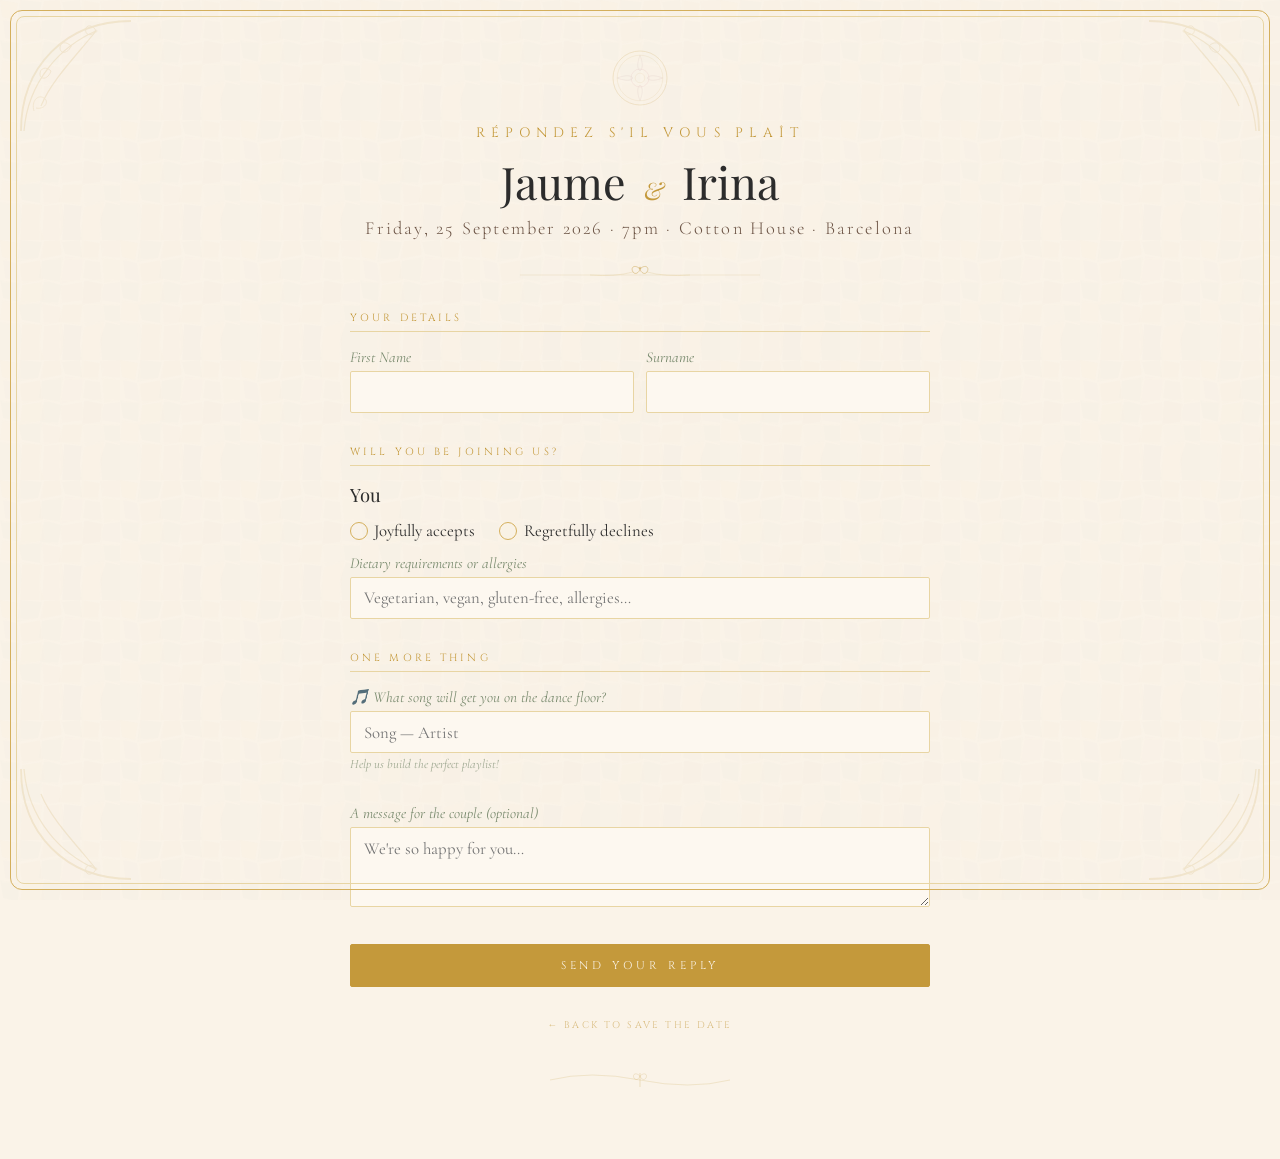
==== rsvp.html @ d24156f1 "initial: wedding website for irinaijaume.cat" ====
<!DOCTYPE html>
<html lang="en">
<head>
<meta charset="UTF-8">
<meta name="viewport" content="width=device-width, initial-scale=1.0">
<meta name="robots" content="noindex, nofollow">
<title>RSVP — Jaume & Irina</title>
<style>
  @import url('https://fonts.googleapis.com/css2?family=Playfair+Display:ital,wght@0,400;0,700;1,400&family=Cormorant+Garamond:ital,wght@0,300;0,400;0,600;1,300;1,400&family=Cinzel:wght@400;600&display=swap');

  :root {
    --gold: #C4993B;
    --gold-light: #D4AF5C;
    --gold-pale: #E8D5A3;
    --terracotta: #B85C38;
    --terracotta-deep: #8B3A2A;
    --cream: #FAF3E8;
    --warm-white: #FDF8F0;
    --sage: #7A8B6F;
    --deep-green: #3D5A3E;
    --charcoal: #2C2C2C;
    --soft-brown: #6B5344;
    --blush: #E8D5C4;
    --mosaic-blue: #4A7B8C;
    --mosaic-teal: #3A7D6E;
    --deep-teal: #1B5E5A;
    --burgundy: #6B1D3A;
    --stained-rose: #C45C72;
    --mosaic-amber: #D4943A;
    --mosaic-cobalt: #2E5090;
  }

  * { margin: 0; padding: 0; box-sizing: border-box; }

  body {
    font-family: 'Cormorant Garamond', serif;
    background: var(--cream);
    color: var(--charcoal);
    min-height: 100vh;
    overflow-x: hidden;
  }

  /* === Trencadís mosaic background === */
  .bg-trencadis {
    position: fixed;
    inset: 0;
    pointer-events: none;
    z-index: 0;
    opacity: 0.035;
  }
  .bg-trencadis svg { width: 100%; height: 100%; }

  /* === Page frame === */
  .page-frame {
    position: relative;
    min-height: 100vh;
    display: flex;
    flex-direction: column;
    align-items: center;
    padding: 3rem 1.5rem 4rem;
    z-index: 1;
  }

  .page-frame::before {
    content: '';
    position: fixed;
    inset: 10px;
    border: 1.5px solid var(--gold-light);
    border-radius: 12px;
    pointer-events: none;
    z-index: 10;
  }

  .page-frame::after {
    content: '';
    position: fixed;
    inset: 16px;
    border: 0.5px solid var(--gold-pale);
    border-radius: 8px;
    pointer-events: none;
    z-index: 10;
  }

  /* === Corner ornaments === */
  .corner-ornament {
    position: fixed;
    width: 120px;
    height: 120px;
    opacity: 0.15;
    z-index: 5;
    pointer-events: none;
  }
  .corner-ornament svg { width: 100%; height: 100%; }
  .corner-tl { top: 16px; left: 16px; }
  .corner-tr { top: 16px; right: 16px; transform: scaleX(-1); }
  .corner-bl { bottom: 16px; left: 16px; transform: scaleY(-1); }
  .corner-br { bottom: 16px; right: 16px; transform: scale(-1, -1); }

  /* === Content === */
  .content {
    text-align: center;
    max-width: 580px;
    width: 100%;
    animation: fadeIn 2s ease-out;
  }

  @keyframes fadeIn {
    from { opacity: 0; transform: translateY(24px); }
    to { opacity: 1; transform: translateY(0); }
  }

  .page-title {
    font-family: 'Cinzel', serif;
    font-size: clamp(0.7rem, 2vw, 0.85rem);
    letter-spacing: 0.45em;
    text-transform: uppercase;
    color: var(--gold);
    margin-bottom: 0.8rem;
  }

  .names-header {
    font-family: 'Playfair Display', serif;
    font-size: clamp(1.8rem, 5vw, 2.8rem);
    font-weight: 400;
    color: var(--charcoal);
    margin-bottom: 0.3rem;
    line-height: 1.2;
  }

  .names-header .amp {
    font-style: italic;
    font-size: 0.55em;
    color: var(--gold);
    margin: 0 0.3em;
  }

  .event-date {
    font-family: 'Cormorant Garamond', serif;
    font-size: clamp(0.95rem, 2.5vw, 1.15rem);
    font-weight: 300;
    letter-spacing: 0.12em;
    color: var(--soft-brown);
    margin-top: 0.5rem;
  }

  /* === Guest greeting === */
  .guest-greeting {
    font-family: 'Cormorant Garamond', serif;
    font-size: clamp(1.1rem, 3vw, 1.35rem);
    font-weight: 300;
    font-style: italic;
    color: var(--sage);
    margin: 2rem 0 0.5rem;
    letter-spacing: 0.05em;
  }

  .guest-names-display {
    font-family: 'Playfair Display', serif;
    font-size: clamp(1.3rem, 4vw, 1.8rem);
    font-weight: 400;
    color: var(--charcoal);
    margin-bottom: 1.5rem;
  }

  /* === Ornamental divider === */
  .ornament-divider {
    display: block;
    margin: 1.5rem auto;
    max-width: 280px;
    height: auto;
  }

  /* === Form === */
  .rsvp-form {
    text-align: left;
    margin-top: 1rem;
  }

  .form-section {
    margin-bottom: 2rem;
  }

  .form-section-title {
    font-family: 'Cinzel', serif;
    font-size: 0.65rem;
    letter-spacing: 0.3em;
    text-transform: uppercase;
    color: var(--gold);
    margin-bottom: 1rem;
    padding-bottom: 0.4rem;
    border-bottom: 0.5px solid var(--gold-pale);
  }

  .person-block {
    margin-bottom: 1.5rem;
  }

  .person-name {
    font-family: 'Playfair Display', serif;
    font-size: 1.15rem;
    color: var(--charcoal);
    margin-bottom: 0.8rem;
  }

  /* Radio buttons */
  .attending-options {
    display: flex;
    gap: 1.5rem;
    margin-bottom: 0.8rem;
  }

  .radio-label {
    display: flex;
    align-items: center;
    gap: 0.4rem;
    font-family: 'Cormorant Garamond', serif;
    font-size: 1.05rem;
    color: var(--charcoal);
    cursor: pointer;
    transition: color 0.3s;
  }

  .radio-label:hover { color: var(--gold); }

  .radio-label input[type="radio"] {
    appearance: none;
    width: 18px;
    height: 18px;
    border: 1.5px solid var(--gold-light);
    border-radius: 50%;
    cursor: pointer;
    position: relative;
    transition: border-color 0.3s;
  }

  .radio-label input[type="radio"]:checked {
    border-color: var(--gold);
  }

  .radio-label input[type="radio"]:checked::after {
    content: '';
    position: absolute;
    inset: 3px;
    background: var(--gold);
    border-radius: 50%;
  }

  /* Text inputs */
  label.field-label {
    display: block;
    font-family: 'Cormorant Garamond', serif;
    font-size: 0.95rem;
    font-style: italic;
    color: var(--sage);
    margin-bottom: 0.3rem;
  }

  input[type="text"],
  textarea {
    width: 100%;
    font-family: 'Cormorant Garamond', serif;
    font-size: 1.05rem;
    color: var(--charcoal);
    background: var(--warm-white);
    border: 1px solid var(--gold-pale);
    border-radius: 2px;
    padding: 0.6rem 0.8rem;
    transition: border-color 0.3s, box-shadow 0.3s;
    outline: none;
  }

  input[type="text"]:focus,
  textarea:focus {
    border-color: var(--gold);
    box-shadow: 0 0 0 2px rgba(196, 153, 59, 0.1);
  }

  textarea {
    resize: vertical;
    min-height: 80px;
  }

  .field-hint {
    font-size: 0.8rem;
    font-style: italic;
    color: var(--sage);
    margin-top: 0.2rem;
    opacity: 0.7;
  }

  /* Generic name inputs (when no URL params) */
  .generic-names {
    display: grid;
    grid-template-columns: 1fr 1fr;
    gap: 0.8rem;
    margin-bottom: 1rem;
  }

  /* Submit button */
  .submit-btn {
    display: block;
    width: 100%;
    margin-top: 2rem;
    padding: 0.8rem 2rem;
    font-family: 'Cinzel', serif;
    font-size: 0.7rem;
    letter-spacing: 0.35em;
    text-transform: uppercase;
    color: var(--cream);
    background: var(--gold);
    border: 1px solid var(--gold);
    border-radius: 2px;
    cursor: pointer;
    transition: all 0.4s ease;
  }

  .submit-btn:hover {
    background: var(--gold-light);
    border-color: var(--gold-light);
  }

  .submit-btn:disabled {
    opacity: 0.5;
    cursor: not-allowed;
  }

  /* Back link */
  .back-link {
    display: inline-block;
    margin-top: 2rem;
    font-family: 'Cinzel', serif;
    font-size: 0.6rem;
    letter-spacing: 0.25em;
    text-transform: uppercase;
    color: var(--gold);
    text-decoration: none;
    opacity: 0.6;
    transition: opacity 0.3s;
  }

  .back-link:hover { opacity: 1; }

  /* === Confirmation state === */
  .confirmation {
    display: none;
    text-align: center;
    animation: fadeIn 1.5s ease-out;
  }

  .confirmation.visible { display: block; }

  .confirmation-icon {
    font-size: 3rem;
    margin-bottom: 1rem;
  }

  .confirmation h2 {
    font-family: 'Playfair Display', serif;
    font-size: 1.8rem;
    font-weight: 400;
    color: var(--charcoal);
    margin-bottom: 0.5rem;
  }

  .confirmation p {
    font-family: 'Cormorant Garamond', serif;
    font-size: 1.1rem;
    font-style: italic;
    color: var(--sage);
    line-height: 1.6;
  }

  /* === Error state === */
  .error-msg {
    display: none;
    background: rgba(184, 92, 56, 0.08);
    border: 1px solid var(--terracotta);
    border-radius: 2px;
    padding: 0.8rem 1rem;
    margin-bottom: 1rem;
    font-size: 0.95rem;
    color: var(--terracotta-deep);
  }

  .error-msg.visible { display: block; }

  /* === Plus-one section (hidden by default) === */
  .plus-one-section { display: none; }
  .plus-one-section.visible { display: block; }

  /* === Mosaic accent bar === */
  .mosaic-accent {
    position: fixed;
    bottom: 0;
    left: 0;
    right: 0;
    height: 6px;
    z-index: 11;
    overflow: hidden;
  }
  .mosaic-accent svg { width: 100%; height: 100%; }

  /* === Loading spinner === */
  .loading {
    display: none;
    text-align: center;
    padding: 2rem;
  }

  .loading.visible { display: block; }

  .spinner {
    width: 32px;
    height: 32px;
    border: 2px solid var(--gold-pale);
    border-top-color: var(--gold);
    border-radius: 50%;
    animation: spin 0.8s linear infinite;
    margin: 0 auto 1rem;
  }

  @keyframes spin { to { transform: rotate(360deg); } }

  /* === Responsive === */
  @media (max-width: 480px) {
    .page-frame { padding: 2.5rem 1.2rem 3rem; }
    .corner-ornament { width: 70px; height: 70px; }
    .page-frame::before { inset: 6px; }
    .page-frame::after { inset: 10px; }
    .generic-names { grid-template-columns: 1fr; }
    .attending-options { gap: 1rem; }
  }
</style>
</head>
<body>

<!-- Trencadís background (same as index.html) -->
<div class="bg-trencadis">
<svg width="100%" height="100%" xmlns="http://www.w3.org/2000/svg">
  <defs>
    <pattern id="trencadis" x="0" y="0" width="120" height="120" patternUnits="userSpaceOnUse">
      <polygon points="0,0 18,3 15,20 2,17" fill="#C4993B" opacity="0.4"/>
      <polygon points="20,0 42,2 38,18 17,22" fill="#3A7D6E" opacity="0.35"/>
      <polygon points="44,1 60,0 62,15 40,19" fill="#B85C38" opacity="0.3"/>
      <polygon points="62,2 80,0 82,17 65,14" fill="#4A7B8C" opacity="0.35"/>
      <polygon points="82,0 100,3 98,20 80,18" fill="#C4993B" opacity="0.3"/>
      <polygon points="100,1 120,0 120,18 102,16" fill="#6B1D3A" opacity="0.25"/>
      <polygon points="3,20 17,23 20,42 5,38" fill="#2E5090" opacity="0.25"/>
      <polygon points="19,24 40,20 43,40 22,44" fill="#D4943A" opacity="0.3"/>
      <polygon points="42,21 63,17 60,42 38,38" fill="#1B5E5A" opacity="0.3"/>
      <polygon points="65,16 84,19 80,40 60,44" fill="#C45C72" opacity="0.25"/>
      <polygon points="85,20 100,22 102,42 83,38" fill="#7A8B6F" opacity="0.3"/>
      <polygon points="102,18 120,20 120,40 104,43" fill="#C4993B" opacity="0.25"/>
      <polygon points="0,40 20,43 18,62 3,58" fill="#3A7D6E" opacity="0.3"/>
      <polygon points="22,45 42,42 45,60 20,65" fill="#C4993B" opacity="0.35"/>
      <polygon points="44,40 62,45 58,65 40,62" fill="#4A7B8C" opacity="0.3"/>
      <polygon points="60,46 82,42 85,60 62,63" fill="#B85C38" opacity="0.25"/>
      <polygon points="84,40 103,44 100,62 82,65" fill="#6B1D3A" opacity="0.3"/>
      <polygon points="104,44 120,42 120,63 100,60" fill="#2E5090" opacity="0.25"/>
      <polygon points="2,60 20,63 18,82 0,80" fill="#D4943A" opacity="0.25"/>
      <polygon points="18,65 42,62 40,83 22,80" fill="#1B5E5A" opacity="0.3"/>
      <polygon points="42,64 60,67 62,82 44,85" fill="#C45C72" opacity="0.3"/>
      <polygon points="63,65 83,63 80,85 58,82" fill="#C4993B" opacity="0.3"/>
      <polygon points="83,66 102,62 105,82 85,86" fill="#7A8B6F" opacity="0.25"/>
      <polygon points="103,64 120,65 120,84 105,80" fill="#3A7D6E" opacity="0.3"/>
      <polygon points="0,82 20,84 22,100 18,120 0,120" fill="#4A7B8C" opacity="0.25"/>
      <polygon points="22,82 42,85 40,105 44,120 20,120" fill="#C4993B" opacity="0.3"/>
      <polygon points="44,86 62,84 65,102 60,120 42,120" fill="#B85C38" opacity="0.25"/>
      <polygon points="64,84 82,86 80,105 82,120 62,120" fill="#2E5090" opacity="0.3"/>
      <polygon points="84,87 104,82 102,102 100,120 80,120" fill="#D4943A" opacity="0.25"/>
      <polygon points="106,82 120,85 120,120 102,120 100,100" fill="#1B5E5A" opacity="0.3"/>
      <line x1="0" y1="20" x2="120" y2="18" stroke="#FAF3E8" stroke-width="1.5" opacity="0.6"/>
      <line x1="2" y1="42" x2="120" y2="40" stroke="#FAF3E8" stroke-width="1.2" opacity="0.5"/>
      <line x1="0" y1="62" x2="120" y2="65" stroke="#FAF3E8" stroke-width="1.5" opacity="0.6"/>
      <line x1="3" y1="84" x2="120" y2="82" stroke="#FAF3E8" stroke-width="1.2" opacity="0.5"/>
      <line x1="20" y1="0" x2="18" y2="120" stroke="#FAF3E8" stroke-width="1.2" opacity="0.5"/>
      <line x1="42" y1="0" x2="40" y2="120" stroke="#FAF3E8" stroke-width="1" opacity="0.4"/>
      <line x1="62" y1="0" x2="60" y2="120" stroke="#FAF3E8" stroke-width="1.2" opacity="0.5"/>
      <line x1="83" y1="0" x2="82" y2="120" stroke="#FAF3E8" stroke-width="1" opacity="0.4"/>
      <line x1="103" y1="0" x2="100" y2="120" stroke="#FAF3E8" stroke-width="1.2" opacity="0.5"/>
    </pattern>
  </defs>
  <rect width="100%" height="100%" fill="url(#trencadis)"/>
</svg>
</div>

<!-- Corner ornaments (same as index.html) -->
<div class="corner-ornament corner-tl"><svg viewBox="0 0 120 120" xmlns="http://www.w3.org/2000/svg">
  <path d="M5,115 C5,50 50,5 115,5" fill="none" stroke="#C4993B" stroke-width="1.8"/>
  <path d="M8,115 C12,65 45,30 80,15 C60,40 35,65 25,90" fill="none" stroke="#C4993B" stroke-width="1.2"/>
  <path d="M80,15 C78,10 72,8 70,12 C68,18 74,22 80,15" fill="none" stroke="#C4993B" stroke-width="0.9"/>
  <path d="M55,30 C50,25 44,26 44,32 C44,38 52,38 55,30" fill="none" stroke="#C4993B" stroke-width="0.9"/>
  <path d="M35,55 C30,50 24,52 24,58 C24,64 32,64 35,55" fill="none" stroke="#C4993B" stroke-width="0.9"/>
  <path d="M18,95 C15,85 22,78 28,82 C34,86 28,94 20,92" fill="none" stroke="#C4993B" stroke-width="0.8"/>
  <circle cx="80" cy="15" r="1.5" fill="#C4993B" opacity="0.5"/>
  <circle cx="55" cy="30" r="1.2" fill="#C4993B" opacity="0.4"/>
</svg></div>
<div class="corner-ornament corner-tr"><svg viewBox="0 0 120 120" xmlns="http://www.w3.org/2000/svg">
  <path d="M5,115 C5,50 50,5 115,5" fill="none" stroke="#C4993B" stroke-width="1.8"/>
  <path d="M8,115 C12,65 45,30 80,15 C60,40 35,65 25,90" fill="none" stroke="#C4993B" stroke-width="1.2"/>
  <path d="M80,15 C78,10 72,8 70,12 C68,18 74,22 80,15" fill="none" stroke="#C4993B" stroke-width="0.9"/>
  <path d="M55,30 C50,25 44,26 44,32 C44,38 52,38 55,30" fill="none" stroke="#C4993B" stroke-width="0.9"/>
  <circle cx="80" cy="15" r="1.5" fill="#C4993B" opacity="0.5"/>
</svg></div>
<div class="corner-ornament corner-bl"><svg viewBox="0 0 120 120" xmlns="http://www.w3.org/2000/svg">
  <path d="M5,115 C5,50 50,5 115,5" fill="none" stroke="#C4993B" stroke-width="1.8"/>
  <path d="M8,115 C12,65 45,30 80,15 C60,40 35,65 25,90" fill="none" stroke="#C4993B" stroke-width="1.2"/>
  <path d="M80,15 C78,10 72,8 70,12 C68,18 74,22 80,15" fill="none" stroke="#C4993B" stroke-width="0.9"/>
  <circle cx="80" cy="15" r="1.5" fill="#C4993B" opacity="0.5"/>
</svg></div>
<div class="corner-ornament corner-br"><svg viewBox="0 0 120 120" xmlns="http://www.w3.org/2000/svg">
  <path d="M5,115 C5,50 50,5 115,5" fill="none" stroke="#C4993B" stroke-width="1.8"/>
  <path d="M8,115 C12,65 45,30 80,15 C60,40 35,65 25,90" fill="none" stroke="#C4993B" stroke-width="1.2"/>
  <path d="M80,15 C78,10 72,8 70,12 C68,18 74,22 80,15" fill="none" stroke="#C4993B" stroke-width="0.9"/>
  <circle cx="80" cy="15" r="1.5" fill="#C4993B" opacity="0.5"/>
</svg></div>

<div class="page-frame">
  <div class="content">

    <!-- Rose window (compact, matching index.html) -->
    <svg style="display:block;margin:0 auto 1rem;width:60px;height:60px;opacity:0.25;" viewBox="0 0 100 100" xmlns="http://www.w3.org/2000/svg">
      <circle cx="50" cy="50" r="45" fill="none" stroke="#C4993B" stroke-width="1.2"/>
      <circle cx="50" cy="50" r="38" fill="none" stroke="#C4993B" stroke-width="0.6"/>
      <circle cx="50" cy="50" r="15" fill="none" stroke="#C45C72" stroke-width="0.8" opacity="0.6"/>
      <circle cx="50" cy="50" r="8" fill="none" stroke="#C4993B" stroke-width="0.5"/>
      <path d="M50,12 C55,25 55,35 50,38 C45,35 45,25 50,12" fill="none" stroke="#6B1D3A" stroke-width="0.7" opacity="0.5"/>
      <path d="M50,88 C55,75 55,65 50,62 C45,65 45,75 50,88" fill="none" stroke="#6B1D3A" stroke-width="0.7" opacity="0.5"/>
      <path d="M12,50 C25,55 35,55 38,50 C35,45 25,45 12,50" fill="none" stroke="#6B1D3A" stroke-width="0.7" opacity="0.5"/>
      <path d="M88,50 C75,55 65,55 62,50 C65,45 75,45 88,50" fill="none" stroke="#6B1D3A" stroke-width="0.7" opacity="0.5"/>
    </svg>

    <p class="page-title">Répondez S'il Vous Plaît</p>

    <h1 class="names-header">Jaume <span class="amp">&amp;</span> Irina</h1>

    <p class="event-date">Friday, 25 September 2026 · 7pm · Cotton House · Barcelona</p>

    <!-- Ornamental divider -->
    <svg class="ornament-divider" viewBox="0 0 280 24" xmlns="http://www.w3.org/2000/svg">
      <line x1="20" y1="12" x2="260" y2="12" stroke="#C4993B" stroke-width="0.4" opacity="0.3"/>
      <path d="M140,6 C135,1 130,4 133,9 C135,12 139,10 140,6" fill="none" stroke="#C4993B" stroke-width="0.8" opacity="0.5"/>
      <path d="M140,6 C145,1 150,4 147,9 C145,12 141,10 140,6" fill="none" stroke="#C4993B" stroke-width="0.8" opacity="0.5"/>
      <circle cx="140" cy="5" r="1.3" fill="#C4993B" opacity="0.4"/>
      <path d="M133,9 Q115,14 90,12" fill="none" stroke="#C4993B" stroke-width="0.5" opacity="0.3"/>
      <path d="M147,9 Q165,14 190,12" fill="none" stroke="#C4993B" stroke-width="0.5" opacity="0.3"/>
    </svg>

    <!-- Guest greeting (populated by JS) -->
    <div id="guest-info" style="display:none;">
      <p class="guest-greeting">We joyfully invite</p>
      <p class="guest-names-display" id="guest-names-display"></p>
    </div>

    <!-- Loading state -->
    <div class="loading" id="loading">
      <div class="spinner"></div>
      <p style="font-style:italic;color:var(--sage);">Loading your invitation…</p>
    </div>

    <!-- Error message -->
    <div class="error-msg" id="error-msg"></div>

    <!-- RSVP Form -->
    <form class="rsvp-form" id="rsvp-form" style="display:none;">

      <!-- Generic name inputs (shown only when no URL params) -->
      <div class="form-section" id="generic-names-section" style="display:none;">
        <p class="form-section-title">Your Details</p>
        <div class="generic-names">
          <div>
            <label class="field-label" for="gen-name1">First Name</label>
            <input type="text" id="gen-name1" name="person1_name" required>
          </div>
          <div>
            <label class="field-label" for="gen-surname1">Surname</label>
            <input type="text" id="gen-surname1" name="person1_surname" required>
          </div>
        </div>
      </div>

      <!-- Person 1 -->
      <div class="form-section" id="person1-section">
        <p class="form-section-title">Will You Be Joining Us?</p>
        <div class="person-block">
          <p class="person-name" id="person1-label">Guest</p>
          <div class="attending-options">
            <label class="radio-label">
              <input type="radio" name="person1_attending" value="yes" required>
              Joyfully accepts
            </label>
            <label class="radio-label">
              <input type="radio" name="person1_attending" value="no">
              Regretfully declines
            </label>
          </div>
          <div style="margin-top:0.6rem;">
            <label class="field-label" for="person1-dietary">Dietary requirements or allergies</label>
            <input type="text" id="person1-dietary" name="person1_dietary" placeholder="Vegetarian, vegan, gluten-free, allergies…">
          </div>
        </div>
      </div>

      <!-- Person 2 (hidden if solo guest) -->
      <div class="form-section" id="person2-section" style="display:none;">
        <div class="person-block">
          <p class="person-name" id="person2-label">Guest 2</p>
          <div class="attending-options">
            <label class="radio-label">
              <input type="radio" name="person2_attending" value="yes">
              Joyfully accepts
            </label>
            <label class="radio-label">
              <input type="radio" name="person2_attending" value="no">
              Regretfully declines
            </label>
          </div>
          <div style="margin-top:0.6rem;">
            <label class="field-label" for="person2-dietary">Dietary requirements or allergies</label>
            <input type="text" id="person2-dietary" name="person2_dietary" placeholder="Vegetarian, vegan, gluten-free, allergies…">
          </div>
        </div>
      </div>

      <!-- Plus-one (hidden unless allowed) -->
      <!-- Additional family members (kids etc, hidden unless party_size > 2) -->
      <div class="form-section" id="family-extras-section" style="display:none;">
        <p class="section-label">Additional family members</p>
        <div class="field-group">
          <label class="field-label" for="family-extras-count">How many additional family members will attend?</label>
          <select id="family-extras-count" name="family_extras_count" class="field-input">
            <option value="0">None</option>
            <option value="1">1</option>
            <option value="2">2</option>
            <option value="3">3</option>
            <option value="4">4</option>
          </select>
        </div>
      </div>
      <div class="form-section plus-one-section" id="plus-one-section">
        <p class="form-section-title">Your Plus One</p>
        <div>
          <label class="field-label" for="plus-one-name">Guest name</label>
          <input type="text" id="plus-one-name" name="plus_one_name" placeholder="Full name">
        </div>
        <div style="margin-top:0.6rem;">
          <label class="field-label" for="plus-one-dietary">Their dietary requirements</label>
          <input type="text" id="plus-one-dietary" name="plus_one_dietary" placeholder="Vegetarian, vegan, gluten-free, allergies…">
        </div>
      </div>

      <!-- Fun question -->
      <div class="form-section">
        <p class="form-section-title">One More Thing</p>
        <label class="field-label" for="song-request">🎵 What song will get you on the dance floor?</label>
        <input type="text" id="song-request" name="song_request" placeholder="Song — Artist">
        <p class="field-hint">Help us build the perfect playlist!</p>
      </div>

      <!-- Message -->
      <div class="form-section">
        <label class="field-label" for="message">A message for the couple (optional)</label>
        <textarea id="message" name="message" placeholder="We're so happy for you…"></textarea>
      </div>

      <button type="submit" class="submit-btn" id="submit-btn">Send Your Reply</button>
    </form>

    <!-- Confirmation -->
    <div class="confirmation" id="confirmation">
      <div class="confirmation-icon">🌿</div>
      <h2>Thank You!</h2>
      <p id="confirmation-text">Your response has been received.<br>We can't wait to celebrate with you in Barcelona!</p>
    </div>

    <a href="index.html" class="back-link">← Back to Save the Date</a>

    <!-- Bottom ornament -->
    <svg style="display:block;margin:2rem auto 0;max-width:200px;" viewBox="0 0 200 30" xmlns="http://www.w3.org/2000/svg">
      <path d="M10,15 Q50,5 100,15 Q150,25 190,15" fill="none" stroke="#C4993B" stroke-width="0.6" opacity="0.3"/>
      <line x1="100" y1="8" x2="100" y2="22" stroke="#C4993B" stroke-width="0.6" opacity="0.4"/>
      <path d="M100,11 C96,7 92,9 94,13 C96,16 99,14 100,11" fill="none" stroke="#C4993B" stroke-width="0.5" opacity="0.35"/>
      <path d="M100,11 C104,7 108,9 106,13 C104,16 101,14 100,11" fill="none" stroke="#C4993B" stroke-width="0.5" opacity="0.35"/>
    </svg>

  </div>
</div>

<!-- Mosaic accent bar -->
<div class="mosaic-accent">
<svg width="100%" height="6" xmlns="http://www.w3.org/2000/svg" preserveAspectRatio="none">
  <defs>
    <pattern id="mosaic-bar" x="0" y="0" width="60" height="6" patternUnits="userSpaceOnUse">
      <polygon points="0,0 10,0 9,6 1,6" fill="#3A7D6E" opacity="0.7"/>
      <polygon points="11,0 22,0 20,6 10,6" fill="#C4993B" opacity="0.8"/>
      <polygon points="23,0 34,0 32,6 21,6" fill="#B85C38" opacity="0.7"/>
      <polygon points="35,0 44,0 43,6 33,6" fill="#2E5090" opacity="0.6"/>
      <polygon points="45,0 54,0 53,6 44,6" fill="#D4943A" opacity="0.7"/>
      <polygon points="55,0 60,0 60,6 54,6" fill="#6B1D3A" opacity="0.6"/>
    </pattern>
  </defs>
  <rect width="100%" height="6" fill="url(#mosaic-bar)"/>
</svg>
</div>

<script>
(function() {
  // ============================================================
  // CONFIGURATION — Update this after deploying Apps Script
  // ============================================================
  const APPS_SCRIPT_URL = 'https://script.google.com/macros/s/AKfycbw9QNdCuZbz5y1f2dEC_o0LK0Zn1zJSJJA7vyQBxmZRaWHCkuUMagAtJD8Ek-s_s88UNg/exec';

  // ============================================================
  // Parse URL parameters
  // ============================================================
  const params = new URLSearchParams(window.location.search);
  const guestId = params.get('id');
  const name1 = params.get('name1');
  const surname1 = params.get('surname1');
  const name2 = params.get('name2');
  const surname2 = params.get('surname2');

  const hasParams = guestId || (name1 && surname1);

  // ============================================================
  // Fire view beacon (fire-and-forget)
  // ============================================================
  if (hasParams) {
    const beaconParams = new URLSearchParams();
    if (guestId) beaconParams.set('id', guestId);
    if (name1) beaconParams.set('name1', name1);
    if (surname1) beaconParams.set('surname1', surname1);
    if (name2) beaconParams.set('name2', name2);
    if (surname2) beaconParams.set('surname2', surname2);
    beaconParams.set('ua', navigator.userAgent);

    // Fire and forget — no-cors so we can't read response
    fetch(APPS_SCRIPT_URL + '?' + beaconParams.toString(), { mode: 'no-cors' }).catch(() => {});
  }

  // ============================================================
  // DOM elements
  // ============================================================
  const $loading = document.getElementById('loading');
  const $form = document.getElementById('rsvp-form');
  const $guestInfo = document.getElementById('guest-info');
  const $guestNames = document.getElementById('guest-names-display');
  const $genericNames = document.getElementById('generic-names-section');
  const $person1Label = document.getElementById('person1-label');
  const $person2Section = document.getElementById('person2-section');
  const $person2Label = document.getElementById('person2-label');
  const $plusOneSection = document.getElementById('plus-one-section');
  const $confirmation = document.getElementById('confirmation');
  const $confirmationText = document.getElementById('confirmation-text');
  const $errorMsg = document.getElementById('error-msg');
  const $submitBtn = document.getElementById('submit-btn');

  // ============================================================
  // Guest lookup and form setup
  // ============================================================
  let guestData = null;

  if (hasParams) {
    $loading.classList.add('visible');

    // Try to look up guest info via doGet (JSONP-style via script tag since no-cors)
    // Actually, we use the URL params directly for display and look up asynchronously
    // Since Apps Script CORS is tricky, we'll use readable params for immediate display
    // and fire the lookup in background

    // Immediate display from URL params
    if (name1) {
      let displayName = name1 + (surname1 ? ' ' + surname1 : '');
      if (name2) {
        displayName += ' & ' + name2 + (surname2 ? ' ' + surname2 : '');
      }
      showFormForGuest({
        id: guestId || '',
        group_label: displayName,
        person1_name: name1,
        person1_surname: surname1 || '',
        person2_name: name2 || null,
        person2_surname: surname2 || null,
        plus_one_allowed: false,
        party_size: name2 ? 2 : 1,
      });
    } else if (guestId) {
      // JSONP lookup to avoid CORS issues with Apps Script
      const cbName = '__rsvpCb_' + Date.now();
      const s = document.createElement('script');
      window[cbName] = function(data) {
        try { delete window[cbName]; document.head.removeChild(s); } catch(e) {}
        if (data && data.guest) {
          showFormForGuest(data.guest);
        } else {
          showGenericForm();
        }
      };
      s.onerror = function() {
        try { delete window[cbName]; document.head.removeChild(s); } catch(e) {}
        showGenericForm();
      };
      s.src = APPS_SCRIPT_URL + '?id=' + encodeURIComponent(guestId) + '&callback=' + cbName;
      document.head.appendChild(s);
    }
  } else {
    // No params — show generic form
    showGenericForm();
  }

  function showFormForGuest(guest) {
    guestData = guest;
    $loading.classList.remove('visible');

    // Show guest greeting
    $guestInfo.style.display = 'block';
    $guestNames.textContent = guest.group_label ||
      (guest.person1_name + (guest.person2_name ? ' & ' + guest.person2_name : ''));

    // Person 1
    $person1Label.textContent = guest.person1_name +
      (guest.person1_surname ? ' ' + guest.person1_surname : '');

    // Person 2
    if (guest.person2_name) {
      $person2Section.style.display = 'block';
      $person2Label.textContent = guest.person2_name +
        (guest.person2_surname ? ' ' + guest.person2_surname : '');
    }

    // Plus one
    if (guest.plus_one_allowed) {
      $plusOneSection.classList.add('visible');
    }

    // Family extras (for party_size > 2, i.e. families with kids)
    const $familyExtras = document.getElementById('family-extras-section');
    const $familyExtrasCount = document.getElementById('family-extras-count');
    const maxExtras = Math.max(0, (guest.party_size || 1) - (guest.person2_name ? 2 : 1));
    if (maxExtras > 0) {
      $familyExtras.style.display = 'block';
      // Rebuild options up to maxExtras
      $familyExtrasCount.innerHTML = '';
      for (let i = 0; i <= maxExtras; i++) {
        const opt = document.createElement('option');
        opt.value = i;
        opt.textContent = i === 0 ? 'None' : String(i);
        $familyExtrasCount.appendChild(opt);
      }
    }

    $form.style.display = 'block';
  }

  function showGenericForm() {
    $loading.classList.remove('visible');
    $genericNames.style.display = 'block';
    $person1Label.textContent = 'You';
    $form.style.display = 'block';
  }

  // ============================================================
  // Form submission
  // ============================================================
  $form.addEventListener('submit', function(e) {
    e.preventDefault();
    $errorMsg.classList.remove('visible');
    $submitBtn.disabled = true;
    $submitBtn.textContent = 'Sending…';

    const formData = new FormData($form);
    const payload = {
      id: guestData ? guestData.id : '',
      group_label: guestData ? guestData.group_label : '',
      person1_name: formData.get('person1_name') || (guestData ? guestData.person1_name : ''),
      person1_surname: formData.get('person1_surname') || (guestData ? guestData.person1_surname : ''),
      person1_attending: formData.get('person1_attending') || '',
      person1_dietary: formData.get('person1_dietary') || '',
      person2_attending: formData.get('person2_attending') || '',
      person2_dietary: formData.get('person2_dietary') || '',
      plus_one_name: formData.get('plus_one_name') || '',
      plus_one_dietary: formData.get('plus_one_dietary') || '',
      song_request: formData.get('song_request') || '',
      message: formData.get('message') || '',
      family_extras_count: formData.get('family_extras_count') || '0',
    };

    // Submit via fetch (no-cors — we can't read the response)
    fetch(APPS_SCRIPT_URL, {
      method: 'POST',
      mode: 'no-cors',
      headers: { 'Content-Type': 'application/json' },
      body: JSON.stringify(payload),
    })
    .then(() => {
      // Optimistic success (no-cors means opaque response)
      showConfirmation(payload);
    })
    .catch(() => {
      // Even on "error", no-cors POST likely succeeded
      showConfirmation(payload);
    });
  });

  function showConfirmation(payload) {
    $form.style.display = 'none';

    const attending = payload.person1_attending === 'yes';
    if (attending) {
      $confirmationText.innerHTML =
        'Your response has been received.<br>We can\'t wait to celebrate with you in Barcelona! 🎉';
    } else {
      $confirmationText.innerHTML =
        'Your response has been received.<br>We\'ll miss you — but we\'ll raise a glass in your honour. 🥂';
    }

    $confirmation.classList.add('visible');
    window.scrollTo({ top: 0, behavior: 'smooth' });
  }
})();
</script>

</body>
</html>
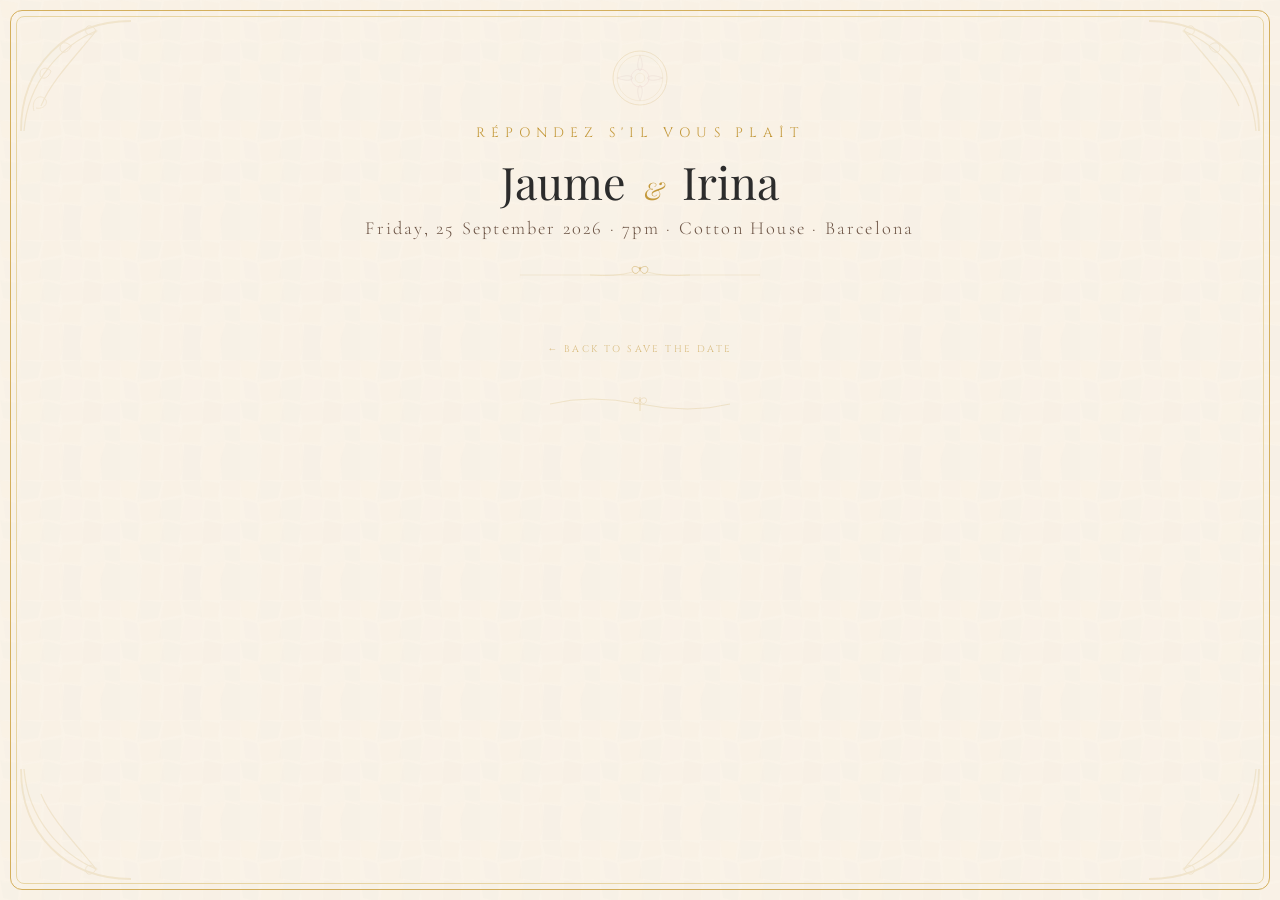
==== commit f16b43f1: "feat: multilingual RSVP form (ca/es/en) + new Apps Script URL" ====
--- a/rsvp.html
+++ b/rsvp.html
@@ -548,7 +548,7 @@
 
     <!-- Guest greeting (populated by JS) -->
     <div id="guest-info" style="display:none;">
-      <p class="guest-greeting">We joyfully invite</p>
+      <p class="guest-greeting" id="greeting-text">We joyfully invite</p>
       <p class="guest-names-display" id="guest-names-display"></p>
     </div>
 
@@ -569,11 +569,11 @@
         <p class="form-section-title">Your Details</p>
         <div class="generic-names">
           <div>
-            <label class="field-label" for="gen-name1">First Name</label>
+            <label class="field-label" for="gen-name1" id="label-firstname">First Name</label>
             <input type="text" id="gen-name1" name="person1_name" required>
           </div>
           <div>
-            <label class="field-label" for="gen-surname1">Surname</label>
+            <label class="field-label" for="gen-surname1" id="label-surname">Surname</label>
             <input type="text" id="gen-surname1" name="person1_surname" required>
           </div>
         </div>
@@ -587,15 +587,15 @@
           <div class="attending-options">
             <label class="radio-label">
               <input type="radio" name="person1_attending" value="yes" required>
-              Joyfully accepts
+              <span id="radio-label-p1-yes">Joyfully accepts</span>
             </label>
             <label class="radio-label">
-              <input type="radio" name="person1_attending" value="no">
-              Regretfully declines
+              <input type="radio" name="person1_attending" value="no" id="radio-p1-no">
+              <span id="radio-label-p1-no">Regretfully declines</span>
             </label>
           </div>
           <div style="margin-top:0.6rem;">
-            <label class="field-label" for="person1-dietary">Dietary requirements or allergies</label>
+            <label class="field-label" for="person1-dietary" id="label-dietary1">Dietary requirements or allergies</label>
             <input type="text" id="person1-dietary" name="person1_dietary" placeholder="Vegetarian, vegan, gluten-free, allergies…">
           </div>
         </div>
@@ -607,16 +607,16 @@
           <p class="person-name" id="person2-label">Guest 2</p>
           <div class="attending-options">
             <label class="radio-label">
-              <input type="radio" name="person2_attending" value="yes">
-              Joyfully accepts
+              <input type="radio" name="person2_attending" value="yes" id="radio-p2-yes">
+              <span id="radio-label-p2-yes">Joyfully accepts</span>
             </label>
             <label class="radio-label">
-              <input type="radio" name="person2_attending" value="no">
-              Regretfully declines
+              <input type="radio" name="person2_attending" value="no" id="radio-p2-no">
+              <span id="radio-label-p2-no">Regretfully declines</span>
             </label>
           </div>
           <div style="margin-top:0.6rem;">
-            <label class="field-label" for="person2-dietary">Dietary requirements or allergies</label>
+            <label class="field-label" for="person2-dietary" id="label-dietary2">Dietary requirements or allergies</label>
             <input type="text" id="person2-dietary" name="person2_dietary" placeholder="Vegetarian, vegan, gluten-free, allergies…">
           </div>
         </div>
@@ -625,9 +625,9 @@
       <!-- Plus-one (hidden unless allowed) -->
       <!-- Additional family members (kids etc, hidden unless party_size > 2) -->
       <div class="form-section" id="family-extras-section" style="display:none;">
-        <p class="section-label">Additional family members</p>
+        <p class="section-label" id="label-family-section">Additional family members</p>
         <div class="field-group">
-          <label class="field-label" for="family-extras-count">How many additional family members will attend?</label>
+          <label class="field-label" for="family-extras-count" id="label-family-count">How many additional family members will attend?</label>
           <select id="family-extras-count" name="family_extras_count" class="field-input">
             <option value="0">None</option>
             <option value="1">1</option>
@@ -640,11 +640,11 @@
       <div class="form-section plus-one-section" id="plus-one-section">
         <p class="form-section-title">Your Plus One</p>
         <div>
-          <label class="field-label" for="plus-one-name">Guest name</label>
+          <label class="field-label" for="plus-one-name" id="label-plusone-name">Guest name</label>
           <input type="text" id="plus-one-name" name="plus_one_name" placeholder="Full name">
         </div>
         <div style="margin-top:0.6rem;">
-          <label class="field-label" for="plus-one-dietary">Their dietary requirements</label>
+          <label class="field-label" for="plus-one-dietary" id="label-plusone-dietary">Their dietary requirements</label>
           <input type="text" id="plus-one-dietary" name="plus_one_dietary" placeholder="Vegetarian, vegan, gluten-free, allergies…">
         </div>
       </div>
@@ -652,14 +652,14 @@
       <!-- Fun question -->
       <div class="form-section">
         <p class="form-section-title">One More Thing</p>
-        <label class="field-label" for="song-request">🎵 What song will get you on the dance floor?</label>
+        <label class="field-label" for="song-request" id="label-song">🎵 What song will get you on the dance floor?</label>
         <input type="text" id="song-request" name="song_request" placeholder="Song — Artist">
         <p class="field-hint">Help us build the perfect playlist!</p>
       </div>
 
       <!-- Message -->
       <div class="form-section">
-        <label class="field-label" for="message">A message for the couple (optional)</label>
+        <label class="field-label" for="message" id="label-message">A message for the couple (optional)</label>
         <textarea id="message" name="message" placeholder="We're so happy for you…"></textarea>
       </div>
 
@@ -708,7 +708,7 @@
   // ============================================================
   // CONFIGURATION — Update this after deploying Apps Script
   // ============================================================
-  const APPS_SCRIPT_URL = 'https://script.google.com/macros/s/AKfycbw9QNdCuZbz5y1f2dEC_o0LK0Zn1zJSJJA7vyQBxmZRaWHCkuUMagAtJD8Ek-s_s88UNg/exec';
+  const APPS_SCRIPT_URL = 'https://script.google.com/macros/s/AKfycbwVKCiWccFWKT0kAO3XB74K_LVAg1luHY4rb-lPyDZMfGvuYsU78u4xAgswwmmm_X4oQQ/exec';
 
   // ============================================================
   // Parse URL parameters
@@ -810,6 +810,7 @@
 
   function showFormForGuest(guest) {
     guestData = guest;
+    setLanguage(guest.language || 'en');
     $loading.classList.remove('visible');
 
     // Show guest greeting
@@ -853,6 +854,7 @@
   }
 
   function showGenericForm() {
+    setLanguage('en');
     $loading.classList.remove('visible');
     $genericNames.style.display = 'block';
     $person1Label.textContent = 'You';
@@ -902,17 +904,137 @@
     });
   });
 
+
+  // ============================================================
+  // i18n — Multilingual support (ca / es / en)
+  // ============================================================
+  const T = {
+    ca: {
+      greeting:        'Tenim el plaer de convidar',
+      attending_q:     'Hi assistiràs?',
+      yes:             'Sí, hi seré',
+      no:              'No hi podré ser',
+      dietary_label:   'Restriccions alimentàries o al·lèrgies',
+      dietary_ph:      'Vegetarià, vegà, sense gluten, al·lèrgies…',
+      family_section:  'Membres addicionals de la família',
+      family_count:    'Quants membres addicionals assistiran?',
+      family_none:     'Cap',
+      plusone_name:    'Nom del/la convidat/da',
+      plusone_dietary: 'Restriccions alimentàries',
+      song_label:      '🎵 Quina cançó et farà pujar a la pista?',
+      song_ph:         'Cançó — Artista',
+      msg_label:       'Un missatge per a la parella (opcional)',
+      msg_ph:          'Estem molt contents per vosaltres…',
+      submit:          'Enviar resposta',
+      firstname:       'Nom',
+      surname:         'Cognoms',
+      confirm_yes:     'Hem rebut la teva resposta.<br>Tenim moltes ganes de celebrar-ho amb tu a Barcelona! 🎉',
+      confirm_no:      'Hem rebut la teva resposta.<br>Et trobarem a faltar — però brindarem per tu. 🥂',
+    },
+    es: {
+      greeting:        'Tenemos el placer de invitar',
+      attending_q:     '¿Vendrás?',
+      yes:             'Sí, allí estaré',
+      no:              'No podré asistir',
+      dietary_label:   'Restricciones alimentarias o alergias',
+      dietary_ph:      'Vegetariano, vegano, sin gluten, alergias…',
+      family_section:  'Miembros adicionales de la familia',
+      family_count:    '¿Cuántos miembros adicionales asistirán?',
+      family_none:     'Ninguno',
+      plusone_name:    'Nombre del/la acompañante',
+      plusone_dietary: 'Restricciones alimentarias',
+      song_label:      '🎵 ¿Qué canción te llevará a la pista?',
+      song_ph:         'Canción — Artista',
+      msg_label:       'Un mensaje para la pareja (opcional)',
+      msg_ph:          'Estamos muy felices por vosotros…',
+      submit:          'Enviar respuesta',
+      firstname:       'Nombre',
+      surname:         'Apellidos',
+      confirm_yes:     'Hemos recibido tu respuesta.<br>¡Tenemos muchas ganas de celebrarlo contigo en Barcelona! 🎉',
+      confirm_no:      'Hemos recibido tu respuesta.<br>Te echaremos de menos — pero brindaremos por ti. 🥂',
+    },
+    en: {
+      greeting:        'We joyfully invite',
+      attending_q:     'Will you be joining us?',
+      yes:             'Yes, I\'ll be there',
+      no:              'I\'m unable to attend',
+      dietary_label:   'Dietary requirements or allergies',
+      dietary_ph:      'Vegetarian, vegan, gluten-free, allergies…',
+      family_section:  'Additional family members',
+      family_count:    'How many additional family members will attend?',
+      family_none:     'None',
+      plusone_name:    'Guest name',
+      plusone_dietary: 'Their dietary requirements',
+      song_label:      '🎵 What song will get you on the dance floor?',
+      song_ph:         'Song — Artist',
+      msg_label:       'A message for the couple (optional)',
+      msg_ph:          'We\'re so happy for you…',
+      submit:          'Send Your Reply',
+      firstname:       'First Name',
+      surname:         'Surname',
+      confirm_yes:     'Your response has been received.<br>We can\'t wait to celebrate with you in Barcelona! 🎉',
+      confirm_no:      'Your response has been received.<br>We\'ll miss you — but we\'ll raise a glass in your honour. 🥂',
+    },
+  };
+
+  let currentLang = 'en';
+
+  function setLanguage(lang) {
+    if (!T[lang]) lang = 'en';
+    currentLang = lang;
+    const t = T[lang];
+
+    // Set html lang attribute
+    document.documentElement.lang = lang === 'ca' ? 'ca' : lang === 'es' ? 'es' : 'en';
+
+    const set = (id, prop, html) => {
+      const el = document.getElementById(id);
+      if (!el) return;
+      if (html) el.innerHTML = t[prop]; else el.textContent = t[prop];
+    };
+    const setph = (id, prop) => {
+      const el = document.getElementById(id);
+      if (el) el.placeholder = t[prop];
+    };
+
+    set('greeting-text', 'greeting');
+    set('label-firstname', 'firstname');
+    set('label-surname', 'surname');
+    set('label-dietary1', 'dietary_label');
+    set('label-dietary2', 'dietary_label');
+    set('label-family-section', 'family_section');
+    set('label-family-count', 'family_count');
+    set('label-plusone-name', 'plusone_name');
+    set('label-plusone-dietary', 'plusone_dietary');
+    set('label-song', 'song_label');
+    set('label-message', 'msg_label');
+    set('submit-btn', 'submit');
+
+    setph('person1-dietary', 'dietary_ph');
+    setph('person2-dietary', 'dietary_ph');
+    setph('plus-one-dietary', 'plusone_dietary');
+    setph('song-request', 'song_ph');
+    setph('message', 'msg_ph');
+    setph('plus-one-name', 'plusone_name');
+
+    // Radio labels
+    ['p1-yes', 'p1-no', 'p2-yes', 'p2-no'].forEach(id => {
+      const el = document.getElementById(`radio-label-${id}`);
+      if (!el) return;
+      el.textContent = id.endsWith('yes') ? t.yes : t.no;
+    });
+
+    // Family extras none option
+    const noneOpt = document.querySelector('#family-extras-count option[value="0"]');
+    if (noneOpt) noneOpt.textContent = t.family_none;
+  }
+
   function showConfirmation(payload) {
     $form.style.display = 'none';
 
     const attending = payload.person1_attending === 'yes';
-    if (attending) {
-      $confirmationText.innerHTML =
-        'Your response has been received.<br>We can\'t wait to celebrate with you in Barcelona! 🎉';
-    } else {
-      $confirmationText.innerHTML =
-        'Your response has been received.<br>We\'ll miss you — but we\'ll raise a glass in your honour. 🥂';
-    }
+    const t = T[currentLang] || T.en;
+    $confirmationText.innerHTML = attending ? t.confirm_yes : t.confirm_no;
 
     $confirmation.classList.add('visible');
     window.scrollTo({ top: 0, behavior: 'smooth' });
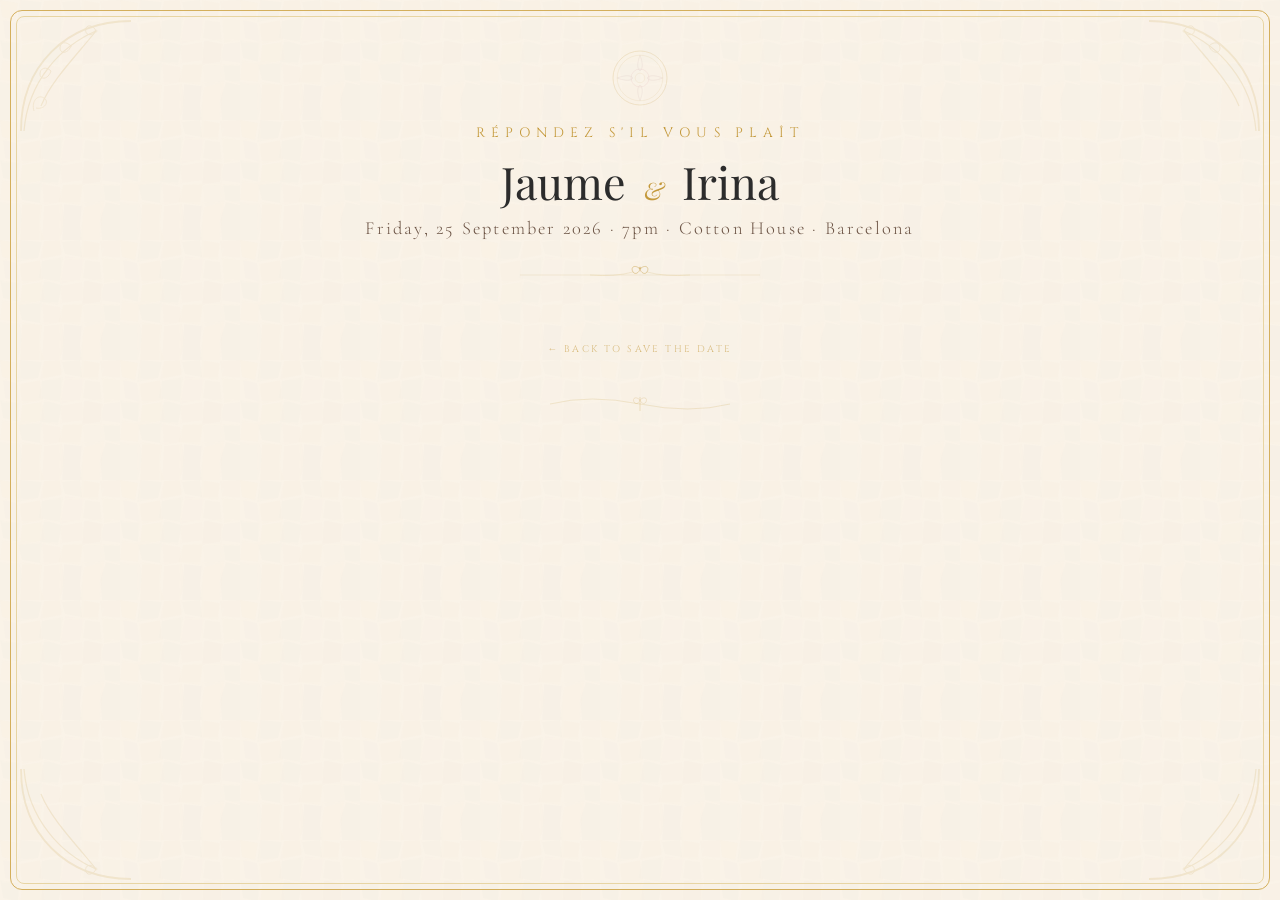
==== commit ed90014e: "feat: prefilled editable name inputs instead of frozen labels" ====
--- a/rsvp.html
+++ b/rsvp.html
@@ -40,6 +40,35 @@
     overflow-x: hidden;
   }
 
+
+  /* === Prefilled name inputs === */
+  .name-fields {
+    display: flex;
+    gap: 0.6rem;
+    margin-bottom: 0.8rem;
+  }
+  .name-input {
+    flex: 1;
+    font-family: 'Cormorant Garamond', serif;
+    font-size: 1.15rem;
+    font-weight: 600;
+    color: var(--soft-brown);
+    background: transparent;
+    border: none;
+    border-bottom: 1.5px solid var(--gold-pale);
+    padding: 0.2rem 0;
+    outline: none;
+    text-align: center;
+    transition: border-color 0.2s;
+  }
+  .name-input:focus {
+    border-bottom-color: var(--gold);
+  }
+  .name-input::placeholder {
+    color: var(--gold-pale);
+    font-style: italic;
+    font-weight: 300;
+  }
   /* === Trencadís mosaic background === */
   .bg-trencadis {
     position: fixed;
@@ -581,9 +610,12 @@
 
       <!-- Person 1 -->
       <div class="form-section" id="person1-section">
-        <p class="form-section-title">Will You Be Joining Us?</p>
+        <p class="form-section-title" id="label-attending-q">Will You Be Joining Us?</p>
         <div class="person-block">
-          <p class="person-name" id="person1-label">Guest</p>
+          <div class="name-fields">
+            <input type="text" id="person1-name-input" name="person1_name" class="name-input" placeholder="First name">
+            <input type="text" id="person1-surname-input" name="person1_surname" class="name-input" placeholder="Surname">
+          </div>
           <div class="attending-options">
             <label class="radio-label">
               <input type="radio" name="person1_attending" value="yes" required>
@@ -604,7 +636,10 @@
       <!-- Person 2 (hidden if solo guest) -->
       <div class="form-section" id="person2-section" style="display:none;">
         <div class="person-block">
-          <p class="person-name" id="person2-label">Guest 2</p>
+          <div class="name-fields">
+            <input type="text" id="person2-name-input" name="person2_name" class="name-input" placeholder="First name">
+            <input type="text" id="person2-surname-input" name="person2_surname" class="name-input" placeholder="Surname">
+          </div>
           <div class="attending-options">
             <label class="radio-label">
               <input type="radio" name="person2_attending" value="yes" id="radio-p2-yes">
@@ -818,15 +853,19 @@
     $guestNames.textContent = guest.group_label ||
       (guest.person1_name + (guest.person2_name ? ' & ' + guest.person2_name : ''));
 
-    // Person 1
-    $person1Label.textContent = guest.person1_name +
-      (guest.person1_surname ? ' ' + guest.person1_surname : '');
+    // Person 1 — prefill editable inputs
+    const $p1name = document.getElementById('person1-name-input');
+    const $p1surname = document.getElementById('person1-surname-input');
+    if ($p1name) $p1name.value = guest.person1_name || '';
+    if ($p1surname) $p1surname.value = guest.person1_surname || '';
 
     // Person 2
     if (guest.person2_name) {
       $person2Section.style.display = 'block';
-      $person2Label.textContent = guest.person2_name +
-        (guest.person2_surname ? ' ' + guest.person2_surname : '');
+      const $p2name = document.getElementById('person2-name-input');
+      const $p2surname = document.getElementById('person2-surname-input');
+      if ($p2name) $p2name.value = guest.person2_name || '';
+      if ($p2surname) $p2surname.value = guest.person2_surname || '';
     }
 
     // Plus one
@@ -874,8 +913,8 @@
     const payload = {
       id: guestData ? guestData.id : '',
       group_label: guestData ? guestData.group_label : '',
-      person1_name: formData.get('person1_name') || (guestData ? guestData.person1_name : ''),
-      person1_surname: formData.get('person1_surname') || (guestData ? guestData.person1_surname : ''),
+      person1_name: formData.get('person1_name') || '',
+      person1_surname: formData.get('person1_surname') || '',
       person1_attending: formData.get('person1_attending') || '',
       person1_dietary: formData.get('person1_dietary') || '',
       person2_attending: formData.get('person2_attending') || '',
@@ -998,6 +1037,7 @@
     };
 
     set('greeting-text', 'greeting');
+    set('label-attending-q', 'attending_q');
     set('label-firstname', 'firstname');
     set('label-surname', 'surname');
     set('label-dietary1', 'dietary_label');
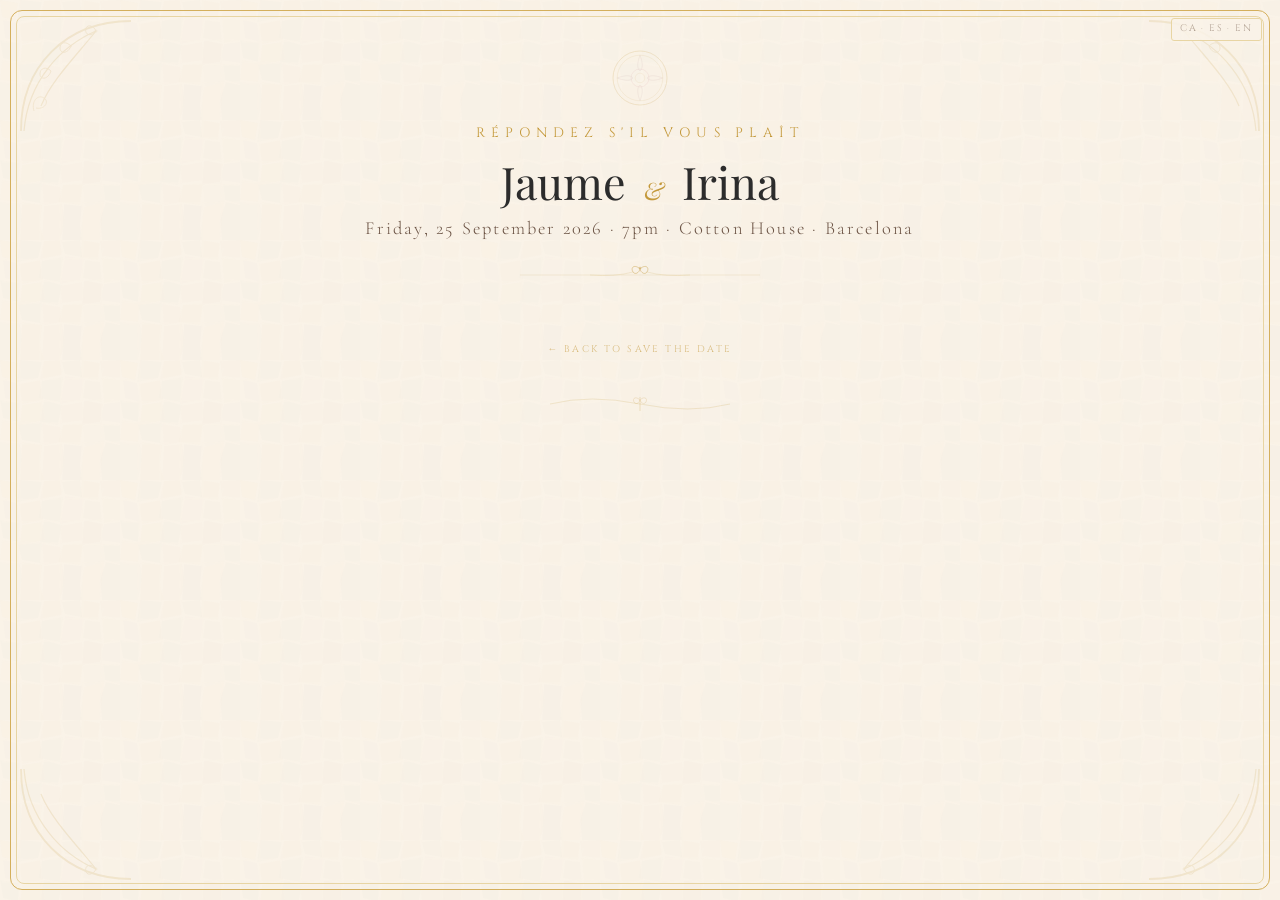
==== commit 9e3543d6: "feat: language toggle button, default from guest link" ====
--- a/rsvp.html
+++ b/rsvp.html
@@ -69,6 +69,42 @@
     font-style: italic;
     font-weight: 300;
   }
+
+  /* === Language toggle (matches index.html) === */
+  .lang-toggle {
+    position: fixed;
+    top: 18px;
+    right: 18px;
+    z-index: 20;
+    font-family: 'Cinzel', serif;
+    font-size: 0.6rem;
+    letter-spacing: 0.18em;
+    text-transform: uppercase;
+    border: 1px solid var(--gold-pale);
+    border-radius: 3px;
+    padding: 0.4em 0.6em;
+    background: rgba(250, 243, 232, 0.85);
+  }
+  .lang-toggle a {
+    color: var(--soft-brown);
+    text-decoration: none;
+    cursor: pointer;
+    padding: 0.15em 0.3em;
+    transition: color 0.3s ease, opacity 0.3s ease;
+    opacity: 0.5;
+  }
+  .lang-toggle a:hover { opacity: 1; color: var(--gold); }
+  .lang-toggle a.active {
+    color: var(--soft-brown);
+    opacity: 1;
+    font-weight: 600;
+  }
+  .lang-toggle .sep {
+    color: var(--soft-brown);
+    opacity: 0.4;
+    margin: 0 0.1em;
+  }
+
   /* === Trencadís mosaic background === */
   .bg-trencadis {
     position: fixed;
@@ -464,6 +500,10 @@
 <body>
 
 <!-- Trencadís background (same as index.html) -->
+<div class="lang-toggle" id="lang-toggle">
+  <a data-lang="ca">CA</a><span class="sep">·</span><a data-lang="es">ES</a><span class="sep">·</span><a data-lang="en">EN</a>
+</div>
+
 <div class="bg-trencadis">
 <svg width="100%" height="100%" xmlns="http://www.w3.org/2000/svg">
   <defs>
@@ -842,6 +882,13 @@
     // No params — show generic form
     showGenericForm();
   }
+
+
+  // Language toggle click handler
+  document.getElementById('lang-toggle').addEventListener('click', function(e) {
+    const lang = e.target.getAttribute('data-lang');
+    if (lang) setLanguage(lang);
+  });
 
   function showFormForGuest(guest) {
     guestData = guest;
@@ -1021,6 +1068,11 @@
   function setLanguage(lang) {
     if (!T[lang]) lang = 'en';
     currentLang = lang;
+
+    // Update toggle active state
+    document.querySelectorAll('#lang-toggle a[data-lang]').forEach(function(a) {
+      a.classList.toggle('active', a.getAttribute('data-lang') === lang);
+    });
     const t = T[lang];
 
     // Set html lang attribute
